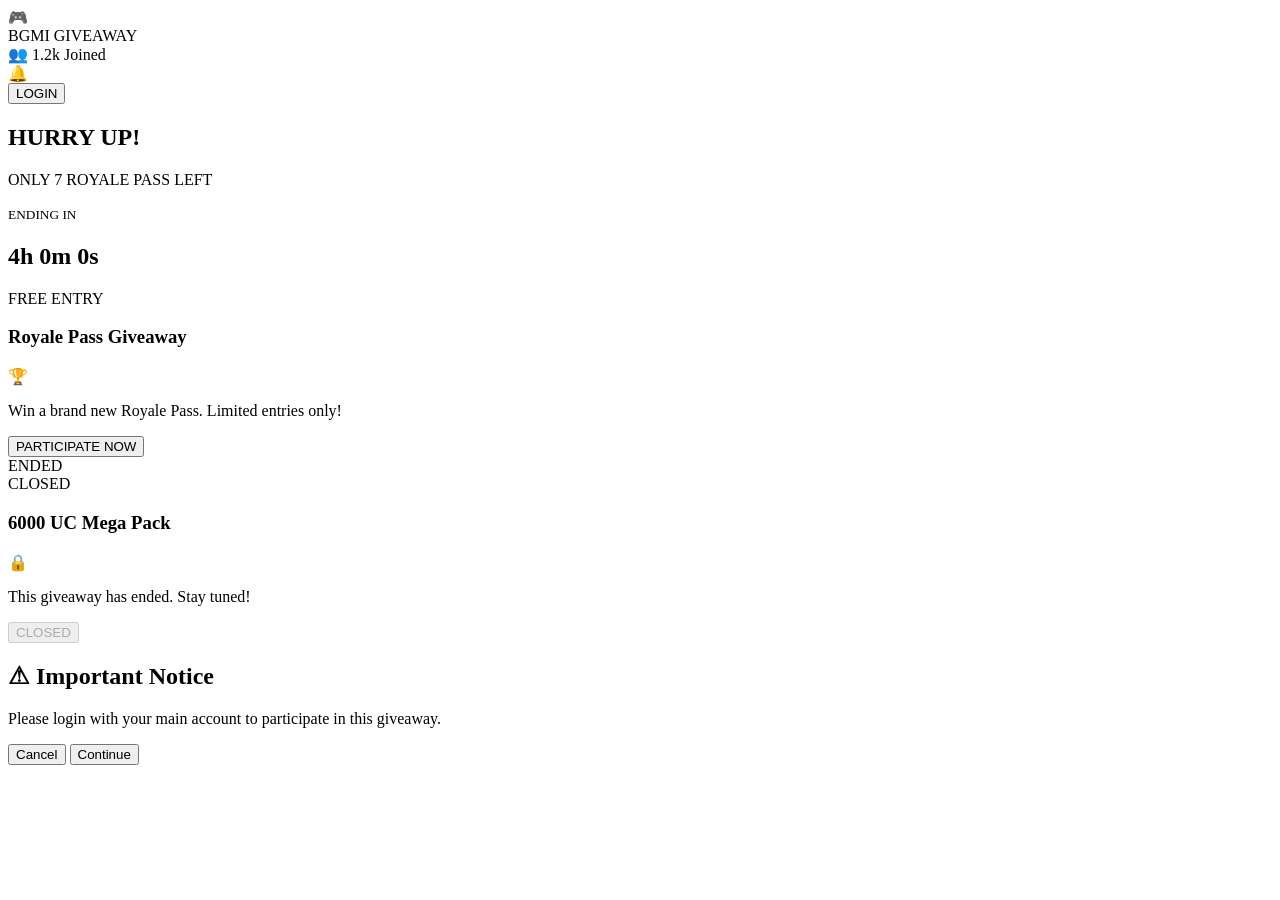
==== home.html @ 619568d1 "Update home.html" ====
<!DOCTYPE html>
<html>
<head>
  <title>BGMI Giveaway</title>
  <meta name="viewport" content="width=device-width, initial-scale=1.0">
  <link rel="stylesheet" href="style.css">
</head>
<body>

<!-- ===== HEADER ===== -->
<header class="main-header">

  <div class="left">
    <div class="logo-icon">🎮</div>
    <div class="logo-text">BGMI GIVEAWAY</div>
  </div>

  <div class="right">
    <div class="joined">
      👥 <span id="joinCount">1.2k</span> Joined
    </div>
    <div class="notify">🔔</div>
    <button class="login-btn" onclick="location.href='login.html'">LOGIN</button>
  </div>

</header>

<!-- ===== BANNER ===== -->
<section class="banner">
  <div>
    <h1 class="glow">HURRY UP!</h1>
    <p>ONLY <span id="rpCount">7</span> ROYALE PASS LEFT</p>
  </div>
  <div class="timer-box">
    <small>ENDING IN</small>
    <h2 id="timer"></h2>
  </div>
</section>

<!-- ===== CARDS ===== -->
<section class="cards">

  <!-- Active Giveaway -->
  <div class="card active">
    <span class="tag free">FREE ENTRY</span>
    <h3>Royale Pass Giveaway</h3>
    <div class="icon">🏆</div>
    <p>Win a brand new Royale Pass. Limited entries only!</p>
    <button class="primary" onclick="openWarning()">PARTICIPATE NOW</button>
  </div>

  <!-- Closed Giveaway -->
  <div class="card closed">
    <div class="ribbon">ENDED</div>
    <span class="tag closed-tag">CLOSED</span>
    <h3>6000 UC Mega Pack</h3>
    <div class="icon">🔒</div>
    <p>This giveaway has ended. Stay tuned!</p>
    <button class="disabled-btn" disabled>CLOSED</button>
  </div>

</section>

<!-- ===== SCRIPT ===== -->
<script>

// Countdown Timer (4 Hours)
let time = 4 * 60 * 60;

setInterval(function(){
  let h = Math.floor(time / 3600);
  let m = Math.floor((time % 3600) / 60);
  let s = time % 60;

  document.getElementById("timer").innerHTML =
    h + "h " + m + "m " + s + "s";

  if(time > 0) time--;
}, 1000);

// Fake Decreasing RP Counter
let rp = 7;
setInterval(function(){
  if(rp > 1){
    rp--;
    document.getElementById("rpCount").innerText = rp;
  }
}, 15000);

function openWarning() {
  document.getElementById("warningBox").style.display = "flex";
}

function closeWarning() {
  document.getElementById("warningBox").style.display = "none";
}

function confirmJoin() {
  closeWarning();
  alert("PLEASE LOGIN");
}

</script>

</script>
<!-- WARNING MODAL -->
<div class="warning-modal" id="warningBox">
  <div class="warning-content">
    <h2>⚠ Important Notice</h2>
    <p>Please login with your main account to participate in this giveaway.</p>

    <div class="warning-buttons">
      <button class="cancel-btn" onclick="closeWarning()">Cancel</button>
      <button class="proceed-btn" onclick="confirmJoin()">Continue</button>
    </div>
  </div>
</div>


</body>
</html>
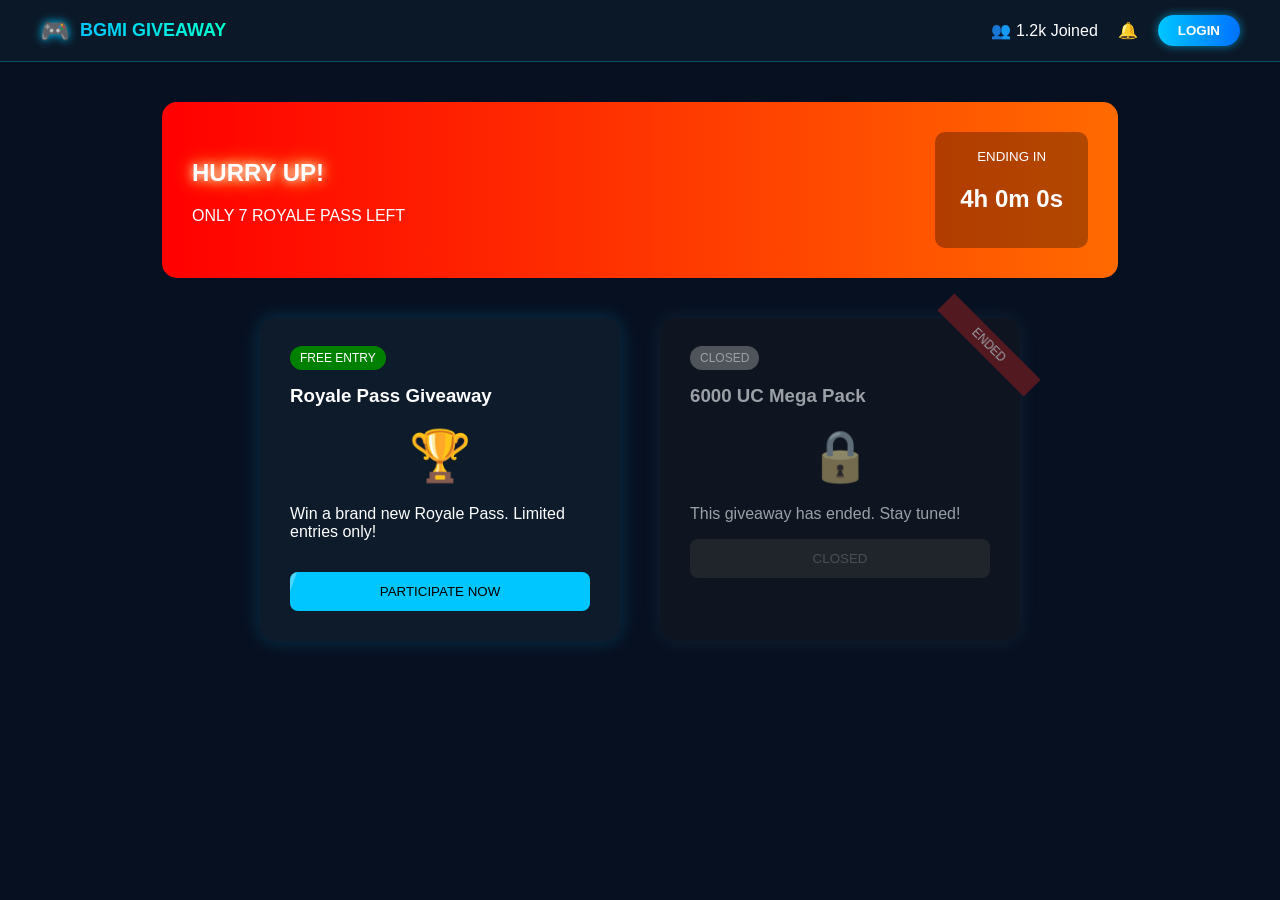
==== commit 8e35db42: "Update home.html" ====
--- a/home.html
+++ b/home.html
@@ -61,6 +61,19 @@
 
 </section>
 
+<!-- ===== WARNING MODAL ===== -->
+<div class="warning-modal" id="warningBox">
+  <div class="warning-content">
+    <h2>⚠ Important Notice</h2>
+    <p>Please login with your main account to participate in this giveaway.</p>
+
+    <div class="warning-buttons">
+      <button class="cancel-btn" onclick="closeWarning()">Cancel</button>
+      <button class="proceed-btn" onclick="confirmJoin()">Continue</button>
+    </div>
+  </div>
+</div>
+
 <!-- ===== SCRIPT ===== -->
 <script>
 
@@ -78,15 +91,7 @@
   if(time > 0) time--;
 }, 1000);
 
-// Fake Decreasing RP Counter
-let rp = 7;
-setInterval(function(){
-  if(rp > 1){
-    rp--;
-    document.getElementById("rpCount").innerText = rp;
-  }
-}, 15000);
-
+// Warning Modal Functions
 function openWarning() {
   document.getElementById("warningBox").style.display = "flex";
 }
@@ -102,20 +107,5 @@
 
 </script>
 
-</script>
-<!-- WARNING MODAL -->
-<div class="warning-modal" id="warningBox">
-  <div class="warning-content">
-    <h2>⚠ Important Notice</h2>
-    <p>Please login with your main account to participate in this giveaway.</p>
-
-    <div class="warning-buttons">
-      <button class="cancel-btn" onclick="closeWarning()">Cancel</button>
-      <button class="proceed-btn" onclick="confirmJoin()">Continue</button>
-    </div>
-  </div>
-</div>
-
-
 </body>
 </html>
--- a/style.css
+++ b/style.css
@@ -0,0 +1,265 @@
+body {
+  margin: 0;
+  font-family: Arial, sans-serif;
+  background: #071021;
+  color: white;
+}
+
+/* ===== HEADER ===== */
+.main-header {
+  display: flex;
+  justify-content: space-between;
+  align-items: center;
+  padding: 15px 40px;
+  background: rgba(13, 27, 42, 0.8);
+  backdrop-filter: blur(10px);
+  border-bottom: 1px solid rgba(0, 198, 255, 0.3);
+  position: sticky;
+  top: 0;
+  z-index: 1000;
+}
+
+.left {
+  display: flex;
+  align-items: center;
+  gap: 10px;
+}
+
+.logo-icon {
+  font-size: 24px;
+  text-shadow: 0 0 10px #00c6ff;
+}
+
+.logo-text {
+  font-weight: bold;
+  font-size: 18px;
+  background: linear-gradient(90deg, #00c6ff, #00ffcc);
+  -webkit-background-clip: text;
+  -webkit-text-fill-color: transparent;
+}
+
+.right {
+  display: flex;
+  align-items: center;
+  gap: 20px;
+}
+
+.login-btn {
+  background: linear-gradient(90deg, #00c6ff, #0072ff);
+  border: none;
+  padding: 8px 20px;
+  border-radius: 20px;
+  color: white;
+  font-weight: bold;
+  cursor: pointer;
+  transition: 0.3s;
+  box-shadow: 0 0 10px rgba(0, 198, 255, 0.6);
+}
+
+.login-btn:hover {
+  transform: translateY(-2px);
+  box-shadow: 0 0 20px rgba(0, 198, 255, 1);
+}
+
+/* ===== BANNER ===== */
+.banner {
+  margin: 40px auto;
+  width: 70%;
+  background: linear-gradient(90deg, #ff0000, #ff6a00);
+  padding: 30px;
+  border-radius: 15px;
+  display: flex;
+  justify-content: space-between;
+  align-items: center;
+  animation: pulse 2s infinite alternate;
+}
+
+@keyframes pulse {
+  from { box-shadow: 0 0 20px rgba(255,0,0,0.5); }
+  to { box-shadow: 0 0 40px rgba(255,0,0,1); }
+}
+
+.glow {
+  text-shadow: 0 0 10px white, 0 0 20px yellow;
+}
+
+.timer-box {
+  background: rgba(0,0,0,0.3);
+  padding: 15px 25px;
+  border-radius: 10px;
+  text-align: center;
+}
+
+/* ===== CARDS ===== */
+.cards {
+  display: flex;
+  justify-content: center;
+  gap: 40px;
+  padding-bottom: 50px;
+}
+
+.card {
+  background: #0d1b2a;
+  padding: 30px;
+  width: 300px;
+  border-radius: 15px;
+  box-shadow: 0 0 20px rgba(0, 198, 255, 0.2);
+  position: relative;
+  transition: 0.4s;
+}
+
+.card:hover {
+  transform: translateY(-10px) scale(1.03);
+  box-shadow: 0 0 25px rgba(0, 198, 255, 0.7);
+}
+
+.icon {
+  font-size: 50px;
+  text-align: center;
+  margin: 20px 0;
+}
+
+.tag {
+  padding: 5px 10px;
+  border-radius: 15px;
+  font-size: 12px;
+}
+
+.free {
+  background: green;
+}
+
+.closed-tag {
+  background: gray;
+}
+
+.primary {
+  background: #00c6ff;
+  border: none;
+  padding: 12px;
+  width: 100%;
+  border-radius: 8px;
+  cursor: pointer;
+  margin-top: 15px;
+  position: relative;
+  overflow: hidden;
+}
+
+.primary::after {
+  content: "";
+  position: absolute;
+  top: 0;
+  left: -100%;
+  width: 100%;
+  height: 100%;
+  background: rgba(255,255,255,0.3);
+  transform: skewX(-20deg);
+}
+
+.primary:hover::after {
+  left: 120%;
+  transition: 0.5s;
+}
+
+.disabled-btn {
+  background: #333;
+  color: #777;
+  border: none;
+  padding: 12px;
+  width: 100%;
+  border-radius: 8px;
+  cursor: not-allowed;
+}
+
+.closed {
+  opacity: 0.6;
+  filter: grayscale(60%);
+}
+
+.ribbon {
+  position: absolute;
+  top: 15px;
+  right: -30px;
+  background: red;
+  color: white;
+  padding: 5px 40px;
+  transform: rotate(45deg);
+  font-size: 12px;
+}
+
+/* ===== MOBILE ===== */
+@media (max-width: 768px) {
+
+  .banner {
+    width: 90%;
+    flex-direction: column;
+    text-align: center;
+    gap: 15px;
+  }
+
+  .cards {
+    flex-direction: column;
+    align-items: center;
+    gap: 20px;
+  }
+
+  .card {
+    width: 85%;
+  }
+
+}
+/* WARNING MODAL */
+.warning-modal {
+  position: fixed;
+  top: 0;
+  left: 0;
+  width: 100%;
+  height: 100%;
+  background: rgba(0,0,0,0.7);
+  display: none;
+  justify-content: center;
+  align-items: center;
+  z-index: 999;
+}
+
+.warning-content {
+  background: #111827;
+  padding: 30px;
+  width: 350px;
+  max-width: 90%;
+  border-radius: 15px;
+  text-align: center;
+  color: white;
+  box-shadow: 0 0 25px rgba(0,150,255,0.4);
+  animation: pop 0.3s ease;
+}
+
+@keyframes pop {
+  from { transform: scale(0.8); opacity: 0; }
+  to { transform: scale(1); opacity: 1; }
+}
+
+.warning-buttons {
+  margin-top: 20px;
+  display: flex;
+  gap: 10px;
+}
+
+.cancel-btn,
+.proceed-btn {
+  flex: 1;
+  padding: 10px;
+  border: none;
+  border-radius: 8px;
+  cursor: pointer;
+}
+
+.cancel-btn {
+  background: #374151;
+  color: white;
+}
+
+.proceed-btn {
+  background: linear-gradient(90deg,#0ea5e9,#0284c7);
+  color: white;
+}
